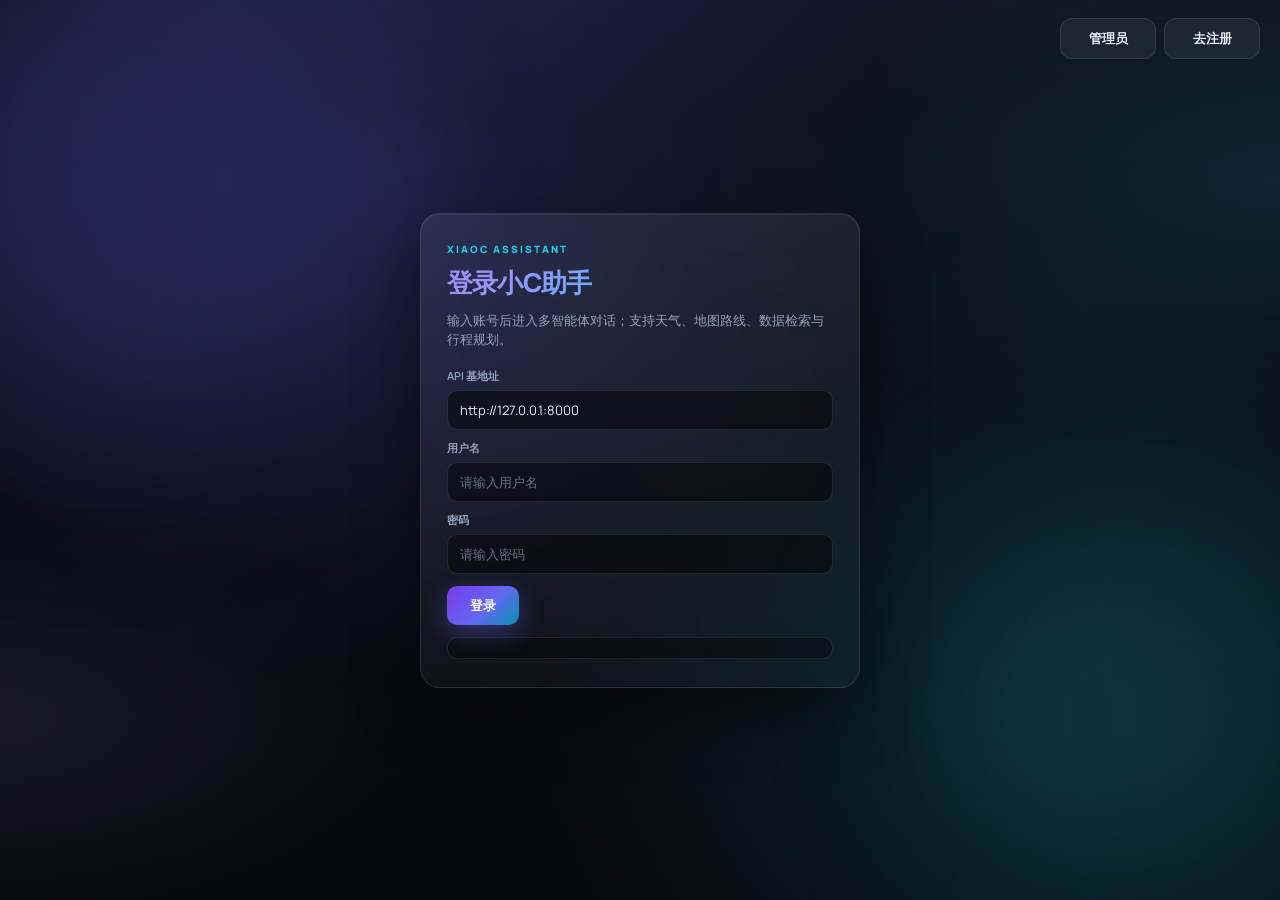
==== frontend/index.html @ efcb0af4 "第一版" ====
<!doctype html>
<html lang="zh-CN">
<head>
  <meta charset="UTF-8">
  <meta name="viewport" content="width=device-width, initial-scale=1.0">
  <title>小C助手 · 多智能体对话</title>
  <link rel="icon" type="image/png" href="./favicon.ico">
  <link rel="stylesheet" href="./style.css">
  <script>
    (function routeOnRoot() {
      const token = localStorage.getItem("xc_token");
      const path = window.location.pathname;
      const isRoot = path === "/" || path.endsWith("/frontend/");
      if (isRoot) {
        window.location.replace(token ? "./index.html" : "./login.html");
      } else if (!token) {
        window.location.replace("./login.html");
      }
    })();
  </script>
</head>
<body>
  <main class="app">
    <aside id="historySidebar" class="sidebar history-sidebar">
      <div class="history-header">
        <span class="history-title-text">历史对话</span>
        <button id="toggleHistoryBtn" class="btn ghost mini">收起</button>
      </div>
      <button id="newChatBtn" class="btn">新对话</button>
      <div id="historyList" class="history-list"></div>
    </aside>

    <section class="chat-area">
      <header class="chat-topbar">
        <div class="topbar-left">
          <img
            class="xc-mark-img"
            src="./assets/logo-c.png"
            width="40"
            height="40"
            alt="小C"
            decoding="async"
          />
          <div>
            <div class="xc-title">小C智能体对话</div>
            <div class="agent-chips" aria-label="内置智能体类型">
              <span class="chip">天气</span>
              <span class="chip chip--map">地图</span>
              <span class="chip">旅行规划</span>
            </div>
          </div>
        </div>
        <div class="topbar-right">
          <small>流式回复 · 会话历史 · 定位上下文 · 地图助手支持高德驾车路线（文本摘要）</small>
          <button id="logoutBtn" class="btn danger">退出</button>
        </div>
      </header>
      <section id="messages" class="messages"></section>
      <section class="composer">
        <input id="queryInput" placeholder="输入问题后 Enter 或点发送 — 例：从八一广场到南昌西站怎么走">
        <div class="composer-actions">
          <button id="sendBtn" class="btn btn-send" type="button" aria-busy="false">
            <span class="btn-send-label">发送</span>
            <span class="btn-send-spinner" aria-hidden="true"></span>
          </button>
          <button id="pauseReplyBtn" class="btn ghost composer-pause" type="button" hidden disabled title="回复开始流式输出后可暂停">
            暂停
          </button>
        </div>
        <p class="composer-hint">
          提示：先点右侧「连接」，再通过 WebSocket 流式发送与接收。
        </p>
      </section>
    </section>

    <aside class="sidebar tool-sidebar">
      <div class="brand">
        <h1>小C助手</h1>
        <p>WebSocket 流式对话 · 多智能体路由</p>
        <p>· designed by NCU CHY·</p>
      </div>

      <section class="panel">
        <h2>定位</h2>
        <div class="btn-row">
          <button id="locateBtn" class="btn ghost">获取定位</button>
        </div>
        <p id="locateText" class="hint">当前位置：未获取</p>
      </section>

      <section class="panel itinerary-panel">
        <h2>可编辑行程备注</h2>
        <p class="hint">
          内容保存在本机浏览器，并随每次提问一并发送给旅行规划相关能力（选择「<strong>自动</strong>」且系统路由到
          「<strong>旅行规划</strong>」，或手动选择「<strong>旅行规划</strong>」时生效），便于你手写改行程、预算与约束。
        </p>
        <textarea
          id="itineraryNotes"
          class="itinerary-notes"
          rows="5"
          maxlength="4000"
          placeholder="例：总预算不超过 4000"
        ></textarea>
      </section>

      <section class="panel">
        <h2>连接</h2>
        <!-- 仍参与逻辑与默认值，仅不在界面展示 -->
        <div class="xc-endpoint-fields" aria-hidden="true">
          <label>
            API 基地址
            <input id="apiBase" value="http://127.0.0.1:8000" autocomplete="off" />
          </label>
          <label>
            WebSocket 地址
            <input id="wsUrl" value="ws://127.0.0.1:8000/ws/chat" autocomplete="off" />
          </label>
        </div>
        <label>
          选择智能体
          <select id="agent">
            <option value="planner">旅行规划</option>
            <option value="weather">天气</option>
            <option value="map">地图</option>
          </select>
        </label>
        <div class="status-row">
          <button id="connectBtn" class="btn">连接</button>
          <span id="status" class="status offline">连接中</span>
        </div>
      </section>
    </aside>
  </main>

  <!-- 使用本地 vendor，避免 CDN 不可达时 Markdown 无法渲染 -->
  <script src="./vendor/marked.min.js"></script>
  <script src="./vendor/purify.min.js"></script>
  <script src="./common.js"></script>
  <script src="./main.js"></script>
</body>
</html>
---- frontend/style.css ----
﻿/* 小C助手 — TripStar 风格启发：暗黑奢华玻璃拟物 + 沉浸式对话（保持原 class 契约） */

@import url("https://fonts.googleapis.com/css2?family=Manrope:wght@400;500;600;700;800&display=swap");

* {
  box-sizing: border-box;
}

:root {
  --xc-bg-deep: #07080d;
  --xc-bg-mid: #0c0f18;
  --xc-glass: rgba(255, 255, 255, 0.045);
  --xc-glass-strong: rgba(255, 255, 255, 0.08);
  --xc-border: rgba(255, 255, 255, 0.1);
  --xc-border-glow: rgba(167, 139, 250, 0.35);
  --xc-text: #e8ecf4;
  --xc-text-soft: #94a3b8;
  --xc-accent: #a78bfa;
  --xc-accent-2: #22d3ee;
  --xc-accent-mix: linear-gradient(135deg, #a78bfa 0%, #22d3ee 100%);
  --xc-danger: #fb7185;
  --xc-danger-bg: rgba(251, 113, 133, 0.12);
  --xc-success: #34d399;
  --xc-success-bg: rgba(52, 211, 153, 0.12);
  --xc-gold-line: rgba(212, 175, 106, 0.25);
  --xc-shadow: 0 24px 64px rgba(0, 0, 0, 0.45);
  --xc-radius: 14px;
  --xc-radius-sm: 10px;
  --font: "Manrope", "Segoe UI", system-ui, sans-serif;
}

body {
  margin: 0;
  font-family: var(--font);
  color: var(--xc-text);
  overflow: hidden;
  min-height: 100vh;
  background: var(--xc-bg-deep);
  background-image:
    radial-gradient(ellipse 120% 80% at 50% -30%, rgba(99, 102, 241, 0.22), transparent 55%),
    radial-gradient(ellipse 90% 60% at 100% 20%, rgba(34, 211, 238, 0.12), transparent 50%),
    radial-gradient(ellipse 70% 50% at 0% 80%, rgba(167, 139, 250, 0.1), transparent 45%),
    linear-gradient(180deg, var(--xc-bg-mid) 0%, var(--xc-bg-deep) 100%);
}

body::before,
body::after {
  content: "";
  position: fixed;
  border-radius: 50%;
  filter: blur(100px);
  z-index: 0;
  pointer-events: none;
  opacity: 0.55;
}

body::before {
  width: min(48vw, 520px);
  height: min(48vw, 520px);
  left: -12%;
  top: -8%;
  background: rgba(99, 102, 241, 0.35);
}

body::after {
  width: min(42vw, 480px);
  height: min(42vw, 480px);
  right: -10%;
  bottom: -5%;
  background: rgba(34, 211, 238, 0.2);
}

.app {
  position: relative;
  z-index: 1;
  width: 100vw;
  margin: 0;
  display: grid;
  grid-template-columns: 228px 1fr 300px;
  min-height: 100vh;
  height: 100vh;
  max-height: 100vh;
  overflow: hidden;
  background: var(--xc-glass);
  backdrop-filter: blur(20px) saturate(1.35);
  -webkit-backdrop-filter: blur(20px) saturate(1.35);
  border: 1px solid var(--xc-border);
  box-shadow: inset 0 1px 0 rgba(255, 255, 255, 0.06);
}

.app.history-collapsed {
  grid-template-columns: 56px 1fr 300px;
}

.sidebar {
  display: flex;
  flex-direction: column;
  gap: 12px;
  padding: 14px;
  overflow: auto;
  background: rgba(6, 8, 14, 0.55);
  border-right: 1px solid var(--xc-border);
}

.history-sidebar {
  border-left: none;
  height: 100%;
  min-height: 0;
  overflow: hidden;
  padding-bottom: 0;
}

/* API / WS 输入框保留在 DOM 供脚本读写，不在页面展示 */
.xc-endpoint-fields {
  display: none;
}

.tool-sidebar {
  border-left: 1px solid var(--xc-border);
  border-right: none;
  background: rgba(6, 8, 14, 0.5);
  height: 100%;
  min-height: 0;
  max-height: 100%;
  overflow-x: hidden;
  overflow-y: auto;
}

.history-header {
  display: flex;
  align-items: center;
  justify-content: space-between;
  margin-bottom: 6px;
}

.history-title-text {
  font-size: 11px;
  letter-spacing: 0.14em;
  text-transform: uppercase;
  font-weight: 800;
  color: var(--xc-text-soft);
}

.btn.mini {
  min-width: 48px;
  padding: 6px 10px;
  font-size: 11px;
  font-weight: 600;
  border-radius: 8px;
}

.brand,
.panel {
  background: var(--xc-glass-strong);
  border: 1px solid var(--xc-border);
  border-radius: var(--xc-radius);
  padding: 14px;
  backdrop-filter: blur(16px);
  -webkit-backdrop-filter: blur(16px);
  box-shadow: 0 4px 24px rgba(0, 0, 0, 0.2), inset 0 1px 0 rgba(255, 255, 255, 0.05);
}

.brand {
  border-color: rgba(212, 175, 106, 0.15);
  background: linear-gradient(160deg, rgba(255, 255, 255, 0.07) 0%, rgba(255, 255, 255, 0.02) 100%);
}

.brand h1 {
  margin: 0;
  font-size: 20px;
  font-weight: 800;
  letter-spacing: -0.02em;
  background: var(--xc-accent-mix);
  -webkit-background-clip: text;
  -webkit-text-fill-color: transparent;
  background-clip: text;
}

.brand p {
  margin: 6px 0 0;
  color: var(--xc-text-soft);
  font-size: 11px;
  line-height: 1.45;
}

.panel h2 {
  margin: 0 0 10px;
  font-size: 11px;
  font-weight: 800;
  letter-spacing: 0.12em;
  text-transform: uppercase;
  color: var(--xc-text-soft);
}

label {
  display: flex;
  flex-direction: column;
  gap: 6px;
  font-size: 11px;
  font-weight: 600;
  color: var(--xc-text-soft);
  margin-top: 10px;
}

input,
select,
button,
.messages {
  border: 1px solid var(--xc-border);
  border-radius: var(--xc-radius-sm);
}

input,
select,
button {
  background: rgba(0, 0, 0, 0.35);
  color: var(--xc-text);
  padding: 10px 12px;
  font-size: 13px;
  font-family: var(--font);
  transition: border-color 0.2s ease, box-shadow 0.2s ease, background 0.2s ease;
}

input::placeholder {
  color: rgba(148, 163, 184, 0.65);
}

input:focus,
select:focus {
  outline: none;
  border-color: rgba(167, 139, 250, 0.55);
  box-shadow: 0 0 0 3px rgba(167, 139, 250, 0.15);
  background: rgba(0, 0, 0, 0.45);
}

.btn-row,
.status-row {
  display: flex;
  gap: 8px;
  margin-top: 12px;
  flex-wrap: wrap;
  align-items: center;
}

.btn {
  background: linear-gradient(135deg, #7c3aed 0%, #6366f1 55%, #0891b2 100%);
  color: #fff;
  border: none;
  cursor: pointer;
  min-width: 72px;
  font-weight: 700;
  letter-spacing: 0.02em;
  box-shadow: 0 8px 24px rgba(99, 102, 241, 0.35);
}

.btn:hover {
  filter: brightness(1.08);
  box-shadow: 0 10px 28px rgba(99, 102, 241, 0.42);
}

.btn.ghost {
  background: rgba(255, 255, 255, 0.06);
  border: 1px solid var(--xc-border);
  color: var(--xc-text);
  box-shadow: none;
}

.btn.ghost:hover {
  background: rgba(255, 255, 255, 0.1);
  border-color: rgba(255, 255, 255, 0.18);
}

.btn.danger {
  background: linear-gradient(135deg, #be123c, #fb7185);
  box-shadow: 0 6px 20px rgba(190, 18, 60, 0.35);
}

.btn.danger:hover {
  filter: brightness(1.06);
}

.status {
  font-size: 11px;
  font-weight: 800;
  padding: 8px 12px;
  border-radius: 999px;
  border: 1px solid transparent;
  letter-spacing: 0.04em;
  text-transform: uppercase;
}

.online {
  color: var(--xc-success);
  background: var(--xc-success-bg);
  border-color: rgba(52, 211, 153, 0.35);
  box-shadow: 0 0 20px rgba(52, 211, 153, 0.12);
}

.offline {
  color: var(--xc-danger);
  background: var(--xc-danger-bg);
  border-color: rgba(251, 113, 133, 0.35);
}

.chat-area {
  display: grid;
  grid-template-rows: auto 1fr auto;
  height: 100%;
  min-height: 0;
  max-height: 100%;
  overflow: hidden;
  background: rgba(4, 6, 12, 0.4);
  border-left: 1px solid var(--xc-border);
  border-right: 1px solid var(--xc-border);
}

.chat-topbar {
  padding: 14px 20px;
  display: flex;
  justify-content: space-between;
  align-items: center;
  gap: 16px;
  flex-wrap: wrap;
  background: rgba(0, 0, 0, 0.35);
  border-bottom: 1px solid var(--xc-border);
  backdrop-filter: blur(12px);
}

.topbar-left {
  display: flex;
  align-items: flex-start;
  gap: 12px;
}

/* 顶栏左侧「C」标识图：浅色衬底与手绘纸质底融合，适配深色顶栏 */
.xc-mark-img {
  width: 40px;
  height: 40px;
  flex-shrink: 0;
  object-fit: contain;
  border-radius: 12px;
  padding: 3px;
  box-sizing: border-box;
  background: linear-gradient(145deg, rgba(255, 255, 255, 0.96) 0%, rgba(245, 243, 240, 0.92) 100%);
  border: 1px solid rgba(255, 255, 255, 0.22);
  box-shadow:
    0 6px 20px rgba(0, 0, 0, 0.35),
    0 0 0 1px rgba(167, 139, 250, 0.12);
  display: block;
}

.xc-title {
  font-size: 17px;
  font-weight: 800;
  letter-spacing: -0.02em;
  color: var(--xc-text);
}

.agent-chips {
  display: flex;
  flex-wrap: wrap;
  gap: 6px;
  margin-top: 8px;
}

.chip {
  font-size: 10px;
  font-weight: 700;
  letter-spacing: 0.06em;
  text-transform: uppercase;
  padding: 4px 10px;
  border-radius: 999px;
  background: rgba(167, 139, 250, 0.12);
  border: 1px solid rgba(167, 139, 250, 0.28);
  color: #c4b5fd;
}

.chip--map {
  border-color: rgba(34, 211, 238, 0.35);
  background: rgba(34, 211, 238, 0.1);
  color: #67e8f9;
}

.topbar-right {
  display: inline-flex;
  align-items: center;
  gap: 12px;
  flex-wrap: wrap;
}

.topbar-right small {
  color: var(--xc-text-soft);
  font-size: 11px;
  max-width: 220px;
  line-height: 1.4;
}

.messages {
  margin: 0;
  min-height: 0;
  overflow-y: auto;
  padding: 22px 24px;
  background: rgba(0, 0, 0, 0.22);
  border: none;
  border-top: 1px solid transparent;
  border-bottom: 1px solid transparent;
}

.messages::-webkit-scrollbar {
  width: 6px;
}

.messages::-webkit-scrollbar-thumb {
  background: rgba(167, 139, 250, 0.25);
  border-radius: 6px;
}

.msg {
  max-width: 72%;
  margin-bottom: 14px;
  padding: 12px 14px;
  border-radius: 16px;
  white-space: pre-wrap;
  line-height: 1.55;
  animation: msgIn 0.35s cubic-bezier(0.22, 1, 0.36, 1);
  border: 1px solid var(--xc-border);
  backdrop-filter: blur(12px);
  -webkit-backdrop-filter: blur(12px);
}

.msg.user {
  margin-left: auto;
  background: linear-gradient(145deg, rgba(124, 58, 237, 0.35) 0%, rgba(8, 145, 178, 0.22) 100%);
  border-color: rgba(167, 139, 250, 0.45);
  color: #f8fafc;
  box-shadow: 0 12px 32px rgba(99, 102, 241, 0.2);
}

.msg.bot {
  margin-right: auto;
  background: rgba(255, 255, 255, 0.05);
  border-color: rgba(255, 255, 255, 0.1);
  color: var(--xc-text);
  display: flex;
  flex-direction: column;
  align-items: stretch;
  gap: 0;
  max-width: min(72%, 640px);
  box-shadow: var(--xc-shadow);
  /* 覆盖 .msg 的 pre-wrap，避免子树里的 HTML 被当成预格式纯文本排版 */
  white-space: normal;
}

/* 工具返回（折叠展示），位于助手气泡上方 */
.tool-trace-host {
  display: none;
  margin-bottom: 8px;
}

.tool-trace-host.tool-trace-host--visible {
  display: block;
}

.tool-trace-box {
  border-radius: var(--xc-radius-sm);
  border: 1px solid rgba(34, 211, 238, 0.28);
  background: rgba(0, 0, 0, 0.42);
  overflow: hidden;
}

.tool-trace-box > summary {
  list-style: none;
  cursor: pointer;
  padding: 8px 12px;
  font-size: 12px;
  font-weight: 600;
  color: var(--xc-accent-2);
  letter-spacing: 0.02em;
  user-select: none;
}

.tool-trace-box > summary::-webkit-details-marker {
  display: none;
}

.tool-trace-box > summary::before {
  content: "▸ ";
  display: inline-block;
  transition: transform 0.15s ease;
}

.tool-trace-box[open] > summary::before {
  transform: rotate(90deg);
}

.tool-trace-item {
  border-top: 1px solid rgba(255, 255, 255, 0.08);
  padding: 8px 12px 10px;
}

.tool-trace-name {
  font-size: 11px;
  font-weight: 700;
  color: #a5b4fc;
  margin-bottom: 6px;
  font-family: ui-monospace, "Cascadia Code", Consolas, monospace;
}

.tool-trace-content {
  margin: 0;
  max-height: 220px;
  overflow: auto;
  font-size: 11px;
  line-height: 1.45;
  color: var(--xc-text-soft);
  white-space: pre-wrap;
  word-break: break-word;
  background: rgba(0, 0, 0, 0.35);
  border-radius: 8px;
  padding: 8px 10px;
  border: 1px solid rgba(255, 255, 255, 0.06);
}

.msg.bot > .msg-bubble {
  white-space: pre-wrap;
  line-height: 1.55;
  color: var(--xc-text);
}

/* 不依赖 :has()（旧内核无 :has 时 Markdown 会一直像纯文本） */
.msg.bot > .msg-bubble.msg-bubble--md {
  white-space: normal;
}

.msg-bot-meta {
  white-space: pre-wrap;
  font-size: 12px;
  line-height: 1.45;
  color: var(--xc-text-soft);
  padding-bottom: 10px;
  margin-bottom: 2px;
  border-bottom: 1px solid rgba(255, 255, 255, 0.08);
}

.msg-md-content {
  padding-top: 10px;
  font-size: 14px;
  line-height: 1.6;
  color: var(--xc-text);
  word-break: break-word;
  white-space: normal;
}

.msg-md-content > *:first-child {
  margin-top: 0;
}

.msg-md-content > *:last-child {
  margin-bottom: 0;
}

.msg-md-content p {
  margin: 0.55em 0;
}

.msg-md-content h1,
.msg-md-content h2,
.msg-md-content h3,
.msg-md-content h4 {
  margin: 0.85em 0 0.45em;
  font-weight: 700;
  line-height: 1.25;
  color: #f1f5f9;
}

.msg-md-content h1 {
  font-size: 1.35em;
}

.msg-md-content h2 {
  font-size: 1.2em;
}

.msg-md-content h3 {
  font-size: 1.08em;
}

.msg-md-content ul,
.msg-md-content ol {
  margin: 0.5em 0;
  padding-left: 1.35em;
}

.msg-md-content li {
  margin: 0.25em 0;
}

.msg-md-content blockquote {
  margin: 0.6em 0;
  padding: 0.35em 0 0.35em 0.85em;
  border-left: 3px solid rgba(167, 139, 250, 0.45);
  color: var(--xc-text-soft);
  background: rgba(0, 0, 0, 0.2);
  border-radius: 0 8px 8px 0;
}

.msg-md-content a {
  color: var(--xc-accent-2);
  text-decoration: underline;
  text-underline-offset: 3px;
  word-break: break-all;
}

.msg-md-content hr {
  border: none;
  border-top: 1px solid rgba(255, 255, 255, 0.12);
  margin: 1em 0;
}

.msg-md-content code {
  font-family: ui-monospace, "Cascadia Code", "Segoe UI Mono", Consolas, monospace;
  font-size: 0.88em;
  padding: 0.12em 0.38em;
  border-radius: 6px;
  background: rgba(0, 0, 0, 0.45);
  border: 1px solid rgba(255, 255, 255, 0.1);
}

.msg-md-content pre {
  margin: 0.65em 0;
  padding: 12px 14px;
  border-radius: 12px;
  background: rgba(0, 0, 0, 0.5);
  border: 1px solid rgba(255, 255, 255, 0.1);
  overflow-x: auto;
  line-height: 1.45;
}

.msg-md-content pre code {
  padding: 0;
  border: none;
  background: transparent;
  font-size: 0.9em;
}

.msg-md-content table {
  border-collapse: collapse;
  width: 100%;
  margin: 0.65em 0;
  font-size: 0.92em;
}

.msg-md-content th,
.msg-md-content td {
  border: 1px solid rgba(255, 255, 255, 0.12);
  padding: 6px 10px;
  text-align: left;
}

.msg-md-content th {
  background: rgba(167, 139, 250, 0.12);
}

.msg.streaming > .msg-bubble::after {
  content: "▋";
  margin-left: 2px;
  color: var(--xc-accent-2);
  animation: blinkCursor 0.7s steps(1) infinite;
}

.msg.streaming::after {
  content: none;
}

.msg.system {
  max-width: 92%;
  margin: 10px auto 14px;
  background: rgba(255, 255, 255, 0.04);
  color: var(--xc-text-soft);
  text-align: center;
  border: 1px dashed rgba(255, 255, 255, 0.12);
  font-size: 12px;
}

.msg-bubble .inline-map-link {
  color: var(--xc-accent-2);
  text-decoration: underline;
  text-underline-offset: 3px;
  word-break: break-all;
}

.itinerary-panel .itinerary-notes {
  width: 100%;
  margin-top: 8px;
  padding: 10px 12px;
  min-height: 100px;
  resize: vertical;
  border-radius: var(--xc-radius-sm);
  border: 1px solid var(--xc-border);
  background: rgba(0, 0, 0, 0.35);
  color: var(--xc-text);
  font-family: var(--font);
  font-size: 13px;
  line-height: 1.45;
}

.itinerary-panel .itinerary-notes:focus {
  outline: none;
  border-color: rgba(167, 139, 250, 0.45);
  box-shadow: 0 0 0 1px rgba(167, 139, 250, 0.2);
}

.composer {
  margin: 0;
  display: grid;
  grid-template-columns: 1fr auto;
  grid-template-rows: auto auto;
  gap: 8px 12px;
  padding: 16px 20px;
  border-top: 1px solid var(--xc-border);
  background: rgba(0, 0, 0, 0.45);
  backdrop-filter: blur(16px);
}

.composer input {
  grid-column: 1;
  grid-row: 1;
  min-height: 48px;
  border-radius: 14px;
  background: rgba(0, 0, 0, 0.5);
  border-color: rgba(255, 255, 255, 0.12);
}

.composer-actions {
  grid-column: 2;
  grid-row: 1;
  display: flex;
  flex-direction: row;
  align-items: stretch;
  gap: 8px;
}

.composer .btn-send,
.composer .composer-pause {
  align-self: stretch;
  min-height: 48px;
  border-radius: 14px;
}

.btn-send {
  position: relative;
  min-width: 88px;
  display: inline-flex;
  align-items: center;
  justify-content: center;
}

.btn-send .btn-send-spinner {
  display: none;
  width: 22px;
  height: 22px;
  border: 2px solid rgba(255, 255, 255, 0.22);
  border-top-color: var(--xc-accent);
  border-radius: 50%;
  animation: xc-spin 0.75s linear infinite;
}

.btn-send.is-busy .btn-send-label {
  display: none;
}

.btn-send.is-busy .btn-send-spinner {
  display: block;
}

.btn-send.is-busy {
  pointer-events: none;
}

.composer-pause:not([hidden]) {
  min-width: 64px;
}

@keyframes xc-spin {
  to {
    transform: rotate(360deg);
  }
}

.composer-hint {
  grid-column: 1 / -1;
  grid-row: 2;
  margin: 0;
  font-size: 11px;
  line-height: 1.45;
  color: var(--xc-text-soft);
  opacity: 0.92;
}

.hint {
  min-height: 20px;
  margin: 12px 0 0;
  color: var(--xc-text-soft);
  font-size: 12px;
  background: rgba(0, 0, 0, 0.35);
  border: 1px solid var(--xc-border);
  border-radius: var(--xc-radius-sm);
  padding: 10px 12px;
}

.hint.error {
  color: #fda4af;
  border-color: rgba(251, 113, 133, 0.35);
  background: var(--xc-danger-bg);
}

.history-list {
  margin-top: 10px;
  flex: 1;
  min-height: 0;
  overflow-y: auto;
  display: flex;
  flex-direction: column;
  gap: 8px;
  padding-bottom: 14px;
}

.history-list::-webkit-scrollbar {
  width: 6px;
}

.history-list::-webkit-scrollbar-thumb {
  background: rgba(167, 139, 250, 0.3);
  border-radius: 6px;
}

.history-group-title {
  position: sticky;
  top: 0;
  z-index: 1;
  font-size: 10px;
  font-weight: 800;
  letter-spacing: 0.12em;
  text-transform: uppercase;
  color: var(--xc-text-soft);
  background: rgba(6, 8, 14, 0.95);
  padding: 6px 4px;
  border-bottom: 1px solid var(--xc-border);
}

.history-item {
  width: 100%;
  text-align: left;
  border: 1px solid var(--xc-border);
  border-radius: var(--xc-radius-sm);
  background: rgba(255, 255, 255, 0.04);
  color: var(--xc-text);
  padding: 10px 12px;
  cursor: pointer;
  font-size: 12px;
  font-family: var(--font);
  transition: border-color 0.2s, background 0.2s, transform 0.15s;
}

.history-item:hover {
  border-color: rgba(167, 139, 250, 0.45);
  background: rgba(167, 139, 250, 0.08);
  transform: translateX(2px);
}

.history-item.active {
  border-color: rgba(34, 211, 238, 0.5);
  background: rgba(34, 211, 238, 0.1);
  box-shadow: 0 0 20px rgba(34, 211, 238, 0.08);
}

.app.history-collapsed .history-title-text,
.app.history-collapsed .history-list,
.app.history-collapsed #newChatBtn {
  display: none;
}

.app.history-collapsed .history-header {
  justify-content: center;
}

.loc-link {
  margin-left: 8px;
  color: var(--xc-accent-2);
  text-decoration: none;
  font-weight: 600;
  border-bottom: 1px solid rgba(34, 211, 238, 0.4);
}

.loc-link:hover {
  color: #7dd3fc;
}

.auth-page {
  position: relative;
  z-index: 1;
  min-height: 100vh;
  display: grid;
  place-items: center;
  padding: 24px 16px;
}

.auth-page::before {
  content: "";
  position: fixed;
  inset: 0;
  z-index: -1;
  background:
    radial-gradient(circle at 30% 20%, rgba(99, 102, 241, 0.2), transparent 45%),
    radial-gradient(circle at 80% 80%, rgba(34, 211, 238, 0.12), transparent 40%);
  pointer-events: none;
}

.auth-card {
  width: min(440px, 96vw);
  background: linear-gradient(165deg, rgba(255, 255, 255, 0.08) 0%, rgba(255, 255, 255, 0.03) 100%);
  border: 1px solid var(--xc-border);
  border-radius: 20px;
  padding: 28px 26px;
  box-shadow: var(--xc-shadow), inset 0 1px 0 rgba(255, 255, 255, 0.06);
  backdrop-filter: blur(24px) saturate(1.2);
  -webkit-backdrop-filter: blur(24px) saturate(1.2);
}

.auth-eyebrow {
  margin: 0 0 8px;
  font-size: 10px;
  font-weight: 800;
  letter-spacing: 0.2em;
  text-transform: uppercase;
  color: var(--xc-accent-2);
}

.auth-card h1 {
  margin: 0;
  font-size: 26px;
  font-weight: 800;
  letter-spacing: -0.03em;
  background: var(--xc-accent-mix);
  -webkit-background-clip: text;
  -webkit-text-fill-color: transparent;
  background-clip: text;
}

.auth-card > p:not(.hint):not(.auth-eyebrow) {
  margin: 10px 0 18px;
  color: var(--xc-text-soft);
  font-size: 13px;
  line-height: 1.5;
}

.auth-card label {
  color: var(--xc-text-soft);
}

.auth-card input {
  background: rgba(0, 0, 0, 0.45);
}

.link-btn {
  display: inline-flex;
  align-items: center;
  justify-content: center;
  min-width: 96px;
  padding: 10px 16px;
  border-radius: 12px;
  border: 1px solid var(--xc-border);
  color: var(--xc-text);
  text-decoration: none;
  background: rgba(255, 255, 255, 0.06);
  font-size: 13px;
  font-weight: 600;
  font-family: var(--font);
  transition: background 0.2s, border-color 0.2s;
}

.link-btn:hover {
  background: rgba(255, 255, 255, 0.1);
  border-color: rgba(167, 139, 250, 0.4);
}

.auth-corner {
  position: fixed;
  top: 18px;
  right: 20px;
  z-index: 10;
  display: flex;
  flex-wrap: wrap;
  gap: 8px;
  justify-content: flex-end;
}

.rag-page .rag-card {
  width: min(560px, 96vw);
}

.rag-intro {
  margin: 10px 0 18px;
  color: var(--xc-text-soft);
  font-size: 13px;
  line-height: 1.6;
}

.rag-intro code {
  font-size: 12px;
  padding: 2px 6px;
  border-radius: 6px;
  background: rgba(0, 0, 0, 0.35);
  border: 1px solid var(--xc-border);
}

.rag-file-label input[type="file"] {
  display: block;
  width: 100%;
  margin-top: 8px;
  font-size: 13px;
}

.rag-result {
  margin-top: 16px;
  padding: 14px 16px;
  border-radius: 14px;
  background: rgba(0, 0, 0, 0.45);
  border: 1px solid var(--xc-border);
  color: var(--xc-text-soft);
  font-size: 12px;
  line-height: 1.45;
  max-height: 360px;
  overflow: auto;
  white-space: pre-wrap;
  font-family: ui-monospace, "Cascadia Code", Consolas, monospace;
}

@media (max-width: 980px) {
  .app {
    grid-template-columns: 1fr;
    width: 100vw;
    min-height: 100vh;
    height: auto;
    max-height: none;
    overflow-y: auto;
    border: none;
  }

  .app.history-collapsed {
    grid-template-columns: 1fr;
  }

  .sidebar {
    border-right: none;
    border-bottom: 1px solid var(--xc-border);
    max-height: 38vh;
  }

  .tool-sidebar {
    border-left: none;
    border-top: 1px solid var(--xc-border);
    max-height: min(50vh, 420px);
    overflow-y: auto;
  }

  .chat-area {
    min-height: 52vh;
    height: auto;
    max-height: none;
    overflow: visible;
    border-left: none;
    border-right: none;
  }

  .messages {
    min-height: 200px;
    max-height: 42vh;
  }
}

@keyframes msgIn {
  from {
    opacity: 0;
    transform: translateY(10px) scale(0.98);
  }
  to {
    opacity: 1;
    transform: translateY(0) scale(1);
  }
}

@keyframes blinkCursor {
  0%,
  50% {
    opacity: 1;
  }
  50.01%,
  100% {
    opacity: 0;
  }
}

@media (prefers-reduced-motion: reduce) {
  .msg {
    animation: none;
  }

  .msg.streaming > .msg-bubble::after {
    animation: none;
    opacity: 0.6;
  }
}
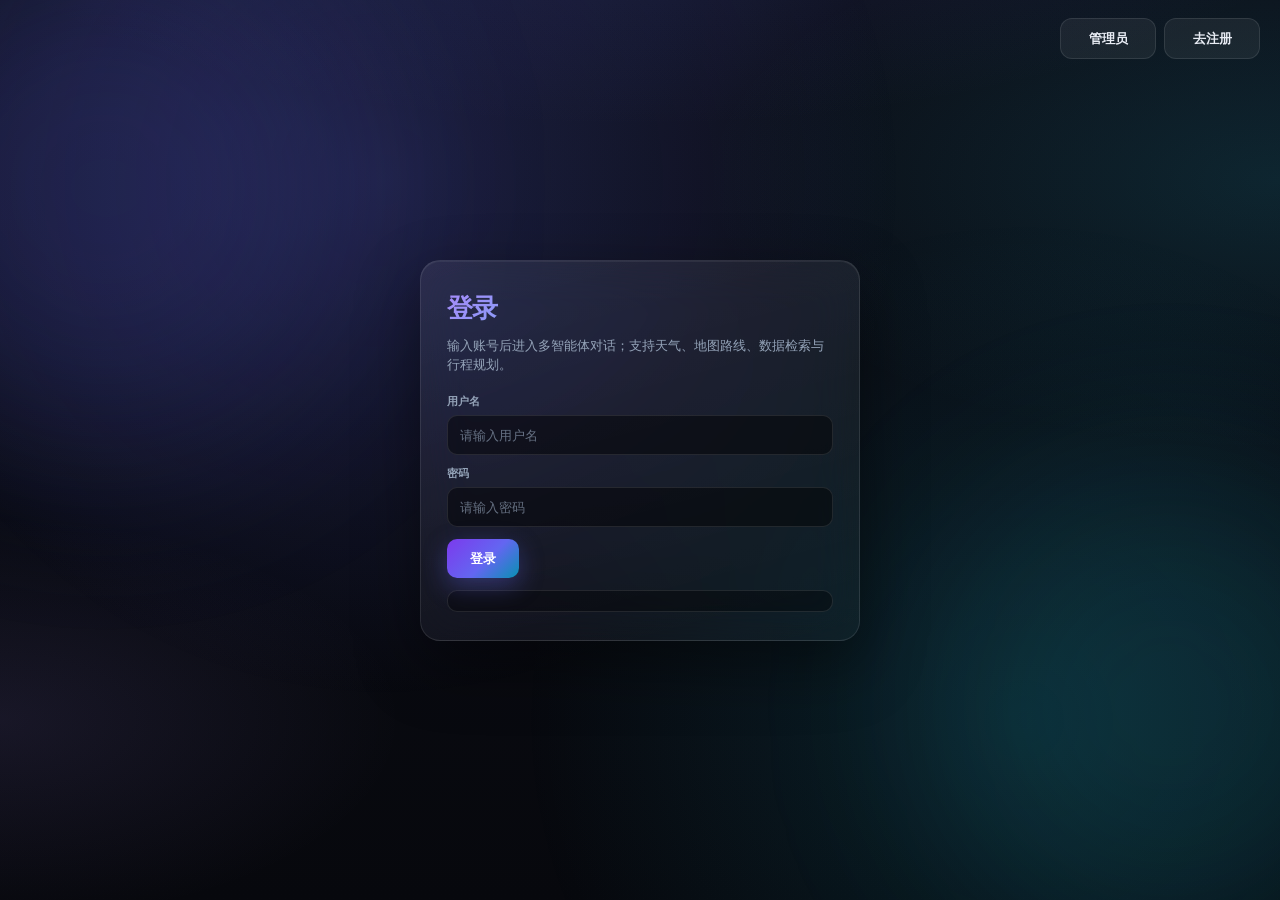
==== commit 3f7d3ffd: "第二版" ====
--- a/frontend/index.html
+++ b/frontend/index.html
@@ -51,7 +51,6 @@
           </div>
         </div>
         <div class="topbar-right">
-          <small>流式回复 · 会话历史 · 定位上下文 · 地图助手支持高德驾车路线（文本摘要）</small>
           <button id="logoutBtn" class="btn danger">退出</button>
         </div>
       </header>
@@ -76,7 +75,6 @@
     <aside class="sidebar tool-sidebar">
       <div class="brand">
         <h1>小C助手</h1>
-        <p>WebSocket 流式对话 · 多智能体路由</p>
         <p>· designed by NCU CHY·</p>
       </div>
 
@@ -90,10 +88,6 @@
 
       <section class="panel itinerary-panel">
         <h2>可编辑行程备注</h2>
-        <p class="hint">
-          内容保存在本机浏览器，并随每次提问一并发送给旅行规划相关能力（选择「<strong>自动</strong>」且系统路由到
-          「<strong>旅行规划</strong>」，或手动选择「<strong>旅行规划</strong>」时生效），便于你手写改行程、预算与约束。
-        </p>
         <textarea
           id="itineraryNotes"
           class="itinerary-notes"
--- a/frontend/style.css
+++ b/frontend/style.css
@@ -110,7 +110,7 @@
   padding-bottom: 0;
 }
 
-/* API / WS 输入框保留在 DOM 供脚本读写，不在页面展示 */
+/* API / WS 输入框保留在 DOM 供脚本读写，不在页面展示（对话侧栏、登录/注册/管理员/RAG 等页共用） */
 .xc-endpoint-fields {
   display: none;
 }
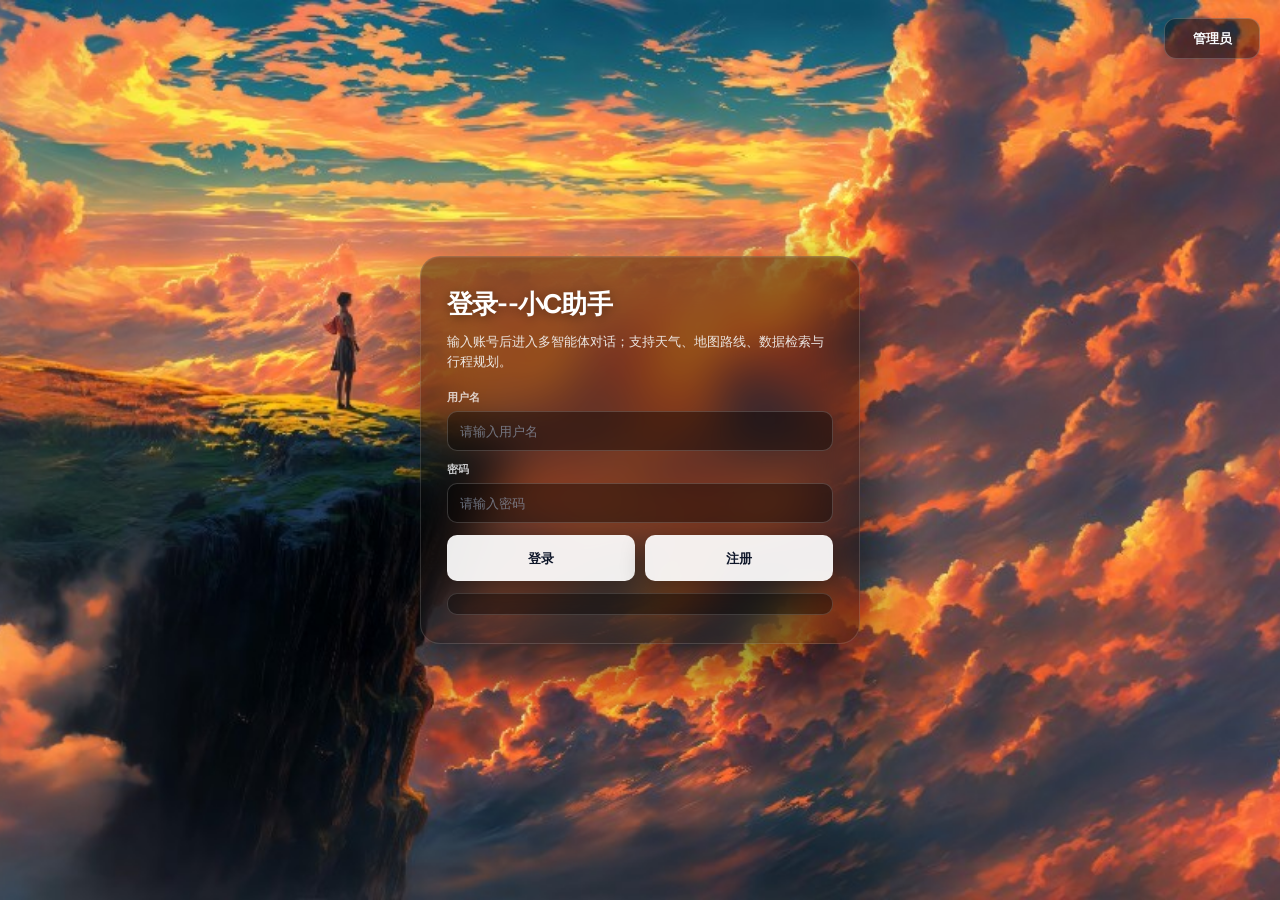
==== commit 9358122a: "version 3.0" ====
--- a/frontend/index.html
+++ b/frontend/index.html
@@ -3,7 +3,7 @@
 <head>
   <meta charset="UTF-8">
   <meta name="viewport" content="width=device-width, initial-scale=1.0">
-  <title>小C助手 · 多智能体对话</title>
+  <title>小C助手</title>
   <link rel="icon" type="image/png" href="./favicon.ico">
   <link rel="stylesheet" href="./style.css">
   <script>
@@ -19,7 +19,7 @@
     })();
   </script>
 </head>
-<body>
+<body class="chat-page">
   <main class="app">
     <aside id="historySidebar" class="sidebar history-sidebar">
       <div class="history-header">
@@ -67,7 +67,7 @@
           </button>
         </div>
         <p class="composer-hint">
-          提示：先点右侧「连接」，再通过 WebSocket 流式发送与接收。
+          提示：右侧连接框内显示已连接即可与对应智能体对话并体验相应功能。
         </p>
       </section>
     </section>
--- a/frontend/style.css
+++ b/frontend/style.css
@@ -1,6 +1,4 @@
-﻿/* 小C助手 — TripStar 风格启发：暗黑奢华玻璃拟物 + 沉浸式对话（保持原 class 契约） */
-
-@import url("https://fonts.googleapis.com/css2?family=Manrope:wght@400;500;600;700;800&display=swap");
+﻿@import url("https://fonts.googleapis.com/css2?family=Manrope:wght@400;500;600;700;800&display=swap");
 
 * {
   box-sizing: border-box;
@@ -70,6 +68,352 @@
   background: rgba(34, 211, 238, 0.2);
 }
 
+/* 对话页：局部变量 + 合并选择器，减少重复 rgba */
+body.chat-page {
+  background-color: #0c1524;
+  background-image: url("./chat-bg.png");
+  background-size: cover;
+  background-position: center;
+  background-repeat: no-repeat;
+  background-attachment: fixed;
+  --cp-fg: rgba(248, 250, 252, 0.96);
+  --cp-92: rgba(248, 250, 252, 0.92);
+  --cp-90: rgba(248, 250, 252, 0.9);
+  --cp-88: rgba(248, 250, 252, 0.88);
+  --cp-85: rgba(248, 250, 252, 0.85);
+  --cp-82: rgba(248, 250, 252, 0.82);
+  --cp-62: rgba(248, 250, 252, 0.62);
+  --cp-52: rgba(248, 250, 252, 0.52);
+  --cp-link: #bae6fd;
+  --cp-ink: #0f172a;
+  --cp-surface: rgba(0, 0, 0, 0.26);
+  --cp-scrl: rgba(255, 255, 255, 0.22);
+  --cp-bdr: rgba(255, 255, 255, 0.18);
+  --cp-btn: rgba(255, 255, 255, 0.94);
+}
+
+body.chat-page::before,
+body.chat-page::after {
+  display: none;
+}
+
+body.chat-page .app {
+  background: rgba(255, 255, 255, 0.035);
+  backdrop-filter: blur(11px) saturate(1.08);
+  -webkit-backdrop-filter: blur(11px) saturate(1.08);
+}
+
+body.chat-page .sidebar {
+  background: rgba(6, 10, 22, 0.26);
+}
+
+body.chat-page .tool-sidebar {
+  background: rgba(6, 10, 22, 0.22);
+}
+
+body.chat-page .chat-area {
+  background: rgba(4, 8, 18, 0.14);
+}
+
+body.chat-page .chat-topbar {
+  background: rgba(0, 0, 0, 0.18);
+  backdrop-filter: blur(9px);
+  -webkit-backdrop-filter: blur(9px);
+}
+
+body.chat-page .messages {
+  background: rgba(0, 0, 0, 0.06);
+}
+
+body.chat-page .messages::-webkit-scrollbar-thumb,
+body.chat-page .history-sidebar .history-list::-webkit-scrollbar-thumb {
+  background: var(--cp-scrl);
+}
+
+body.chat-page .composer {
+  background: rgba(0, 0, 0, 0.18);
+  backdrop-filter: blur(10px);
+  -webkit-backdrop-filter: blur(10px);
+}
+
+body.chat-page .composer input {
+  background: rgba(0, 0, 0, 0.26);
+  color: #f8fafc;
+}
+
+body.chat-page .composer input::placeholder {
+  color: var(--cp-52);
+}
+
+body.chat-page .composer input:focus {
+  border-color: rgba(255, 255, 255, 0.38);
+  box-shadow: 0 0 0 3px rgba(255, 255, 255, 0.1);
+  background: rgba(0, 0, 0, 0.34);
+}
+
+body.chat-page .composer-hint {
+  color: var(--cp-90);
+  opacity: 1;
+}
+
+body.chat-page .brand,
+body.chat-page .panel {
+  background: rgba(255, 255, 255, 0.045);
+}
+
+body.chat-page .hint {
+  background: rgba(0, 0, 0, 0.2);
+}
+
+body.chat-page .history-group-title {
+  background: rgba(6, 10, 22, 0.55);
+}
+
+body.chat-page .msg {
+  backdrop-filter: blur(8px);
+  -webkit-backdrop-filter: blur(8px);
+}
+
+body.chat-page .msg.user {
+  background: linear-gradient(145deg, rgba(255, 255, 255, 0.38) 0%, rgba(255, 255, 255, 0.16) 100%);
+  border-color: rgba(255, 255, 255, 0.42);
+  color: var(--cp-ink);
+  box-shadow: 0 8px 22px rgba(0, 0, 0, 0.1);
+}
+
+body.chat-page .msg.bot {
+  background: rgba(255, 255, 255, 0.1);
+  border-color: rgba(255, 255, 255, 0.2);
+  box-shadow: 0 8px 26px rgba(0, 0, 0, 0.08);
+  color: var(--cp-fg);
+}
+
+body.chat-page .msg.system {
+  color: var(--cp-92);
+  border-color: rgba(255, 255, 255, 0.22);
+  background: rgba(0, 0, 0, 0.22);
+}
+
+body.chat-page .msg.bot .msg-bubble,
+body.chat-page .msg-md-content {
+  color: var(--cp-fg);
+}
+
+body.chat-page .msg-bot-meta {
+  color: var(--cp-82);
+  border-bottom-color: rgba(255, 255, 255, 0.14);
+}
+
+body.chat-page .msg-md-content h1,
+body.chat-page .msg-md-content h2,
+body.chat-page .msg-md-content h3,
+body.chat-page .msg-md-content h4 {
+  color: #fff;
+}
+
+body.chat-page .msg-md-content blockquote {
+  color: var(--cp-85);
+}
+
+body.chat-page .msg-md-content a,
+body.chat-page .msg-bubble .inline-map-link {
+  color: var(--cp-link);
+}
+
+body.chat-page .msg-md-content code {
+  color: var(--cp-fg);
+}
+
+body.chat-page .msg.streaming > .msg-bubble::after {
+  color: var(--cp-85);
+}
+
+body.chat-page .tool-trace-box > summary {
+  color: var(--cp-92);
+}
+
+body.chat-page .tool-trace-name {
+  color: rgba(224, 231, 255, 0.95);
+}
+
+body.chat-page .tool-trace-content {
+  color: var(--cp-88);
+}
+
+body.chat-page .msg-md-content th {
+  color: var(--cp-fg);
+  background: rgba(255, 255, 255, 0.1);
+}
+
+body.chat-page .msg-md-content td {
+  color: var(--cp-92);
+}
+
+body.chat-page .chat-topbar .xc-title {
+  color: #fff;
+}
+
+body.chat-page .chat-topbar .chip {
+  color: var(--cp-fg);
+  background: rgba(255, 255, 255, 0.1);
+  border-color: rgba(255, 255, 255, 0.22);
+}
+
+body.chat-page .chat-topbar .chip--map {
+  color: rgba(224, 242, 254, 0.98);
+  background: rgba(255, 255, 255, 0.08);
+  border-color: rgba(186, 230, 253, 0.35);
+}
+
+body.chat-page .topbar-right small {
+  color: var(--cp-88);
+}
+
+body.chat-page .tool-trace-box {
+  background: var(--cp-surface);
+}
+
+body.chat-page .btn {
+  background: var(--cp-btn);
+  color: var(--cp-ink);
+  box-shadow: 0 4px 16px rgba(0, 0, 0, 0.1);
+}
+
+body.chat-page .btn:hover {
+  filter: brightness(1.04);
+  box-shadow: 0 6px 20px rgba(0, 0, 0, 0.14);
+}
+
+body.chat-page .btn.ghost {
+  background: rgba(255, 255, 255, 0.9);
+  color: var(--cp-ink);
+  border: 1px solid rgba(255, 255, 255, 0.55);
+  box-shadow: 0 2px 12px rgba(0, 0, 0, 0.06);
+}
+
+body.chat-page .btn.ghost:hover {
+  background: #fff;
+  border-color: rgba(255, 255, 255, 0.8);
+  filter: none;
+}
+
+body.chat-page .btn.danger {
+  background: var(--cp-btn);
+  color: #b91c1c;
+  box-shadow: 0 4px 16px rgba(0, 0, 0, 0.1);
+}
+
+body.chat-page .btn.danger:hover {
+  filter: brightness(1.03);
+  box-shadow: 0 6px 20px rgba(0, 0, 0, 0.12);
+  color: #991b1b;
+}
+
+body.chat-page .btn-send .btn-send-spinner {
+  border: 2px solid rgba(15, 23, 42, 0.22);
+  border-top-color: var(--cp-ink);
+}
+
+body.chat-page .history-sidebar .history-title-text,
+body.chat-page .tool-sidebar .panel h2 {
+  color: var(--cp-92);
+}
+
+body.chat-page .history-sidebar .history-group-title {
+  color: var(--cp-88);
+  background: rgba(6, 10, 22, 0.42);
+  border-bottom-color: rgba(255, 255, 255, 0.12);
+}
+
+body.chat-page .history-sidebar .history-item {
+  background: rgba(0, 0, 0, 0.28);
+  color: var(--cp-fg);
+  border-color: var(--cp-bdr);
+}
+
+body.chat-page .history-sidebar .history-item:hover {
+  background: rgba(0, 0, 0, 0.38);
+  border-color: rgba(255, 255, 255, 0.32);
+  filter: none;
+}
+
+body.chat-page .history-sidebar .history-item.active {
+  background: rgba(255, 255, 255, 0.14);
+  border-color: rgba(255, 255, 255, 0.45);
+  color: #fff;
+  box-shadow: 0 0 0 1px rgba(255, 255, 255, 0.32), 0 6px 18px rgba(0, 0, 0, 0.12);
+}
+
+body.chat-page .tool-sidebar .brand h1 {
+  background: none;
+  -webkit-background-clip: unset;
+  background-clip: unset;
+  -webkit-text-fill-color: currentColor;
+  color: #fff;
+}
+
+body.chat-page .tool-sidebar .brand p {
+  color: var(--cp-88);
+}
+
+body.chat-page .tool-sidebar label {
+  color: var(--cp-90);
+}
+
+body.chat-page .tool-sidebar select {
+  color: #f8fafc;
+  background: rgba(0, 0, 0, 0.28);
+}
+
+body.chat-page .tool-sidebar select option {
+  color: var(--cp-ink);
+  background: #f1f5f9;
+}
+
+body.chat-page .tool-sidebar .hint {
+  color: var(--cp-fg);
+  border-color: var(--cp-bdr);
+}
+
+body.chat-page .tool-sidebar .hint.error {
+  color: #fecaca;
+}
+
+body.chat-page .tool-sidebar .itinerary-notes {
+  color: #fff;
+  background: rgba(0, 0, 0, 0.28);
+}
+
+body.chat-page .tool-sidebar .itinerary-notes::placeholder {
+  color: var(--cp-62);
+}
+
+body.chat-page .tool-sidebar .itinerary-notes:focus {
+  border-color: rgba(255, 255, 255, 0.42);
+  box-shadow: 0 0 0 2px rgba(255, 255, 255, 0.12);
+}
+
+body.chat-page .tool-sidebar .loc-link {
+  color: #e0f2fe;
+  border-bottom-color: rgba(224, 242, 254, 0.5);
+}
+
+body.chat-page .tool-sidebar .loc-link:hover {
+  color: #fff;
+}
+
+body.chat-page .tool-sidebar .online {
+  color: #ecfdf5;
+  background: rgba(16, 185, 129, 0.22);
+  border-color: rgba(167, 243, 208, 0.45);
+}
+
+body.chat-page .tool-sidebar .offline {
+  color: #fff1f2;
+  background: rgba(251, 113, 133, 0.16);
+  border-color: rgba(254, 205, 211, 0.45);
+}
+
 .app {
   position: relative;
   z-index: 1;
@@ -995,6 +1339,156 @@
   justify-content: flex-end;
 }
 
+/* 认证页：摄影背景；局部变量减少重复 */
+body.auth-bg-page {
+  overflow-x: hidden;
+  overflow-y: auto;
+  color: #f8fafc;
+  background-color: #0a0a0a;
+  background-image: url("./login-bg.png");
+  background-size: cover;
+  background-position: center;
+  background-repeat: no-repeat;
+  background-attachment: fixed;
+  --a-fg: rgba(248, 250, 252, 0.88);
+  --a-soft: rgba(248, 250, 252, 0.78);
+  --a-ink: #0f172a;
+  --a-btn: rgba(255, 255, 255, 0.92);
+}
+
+body.auth-bg-page::before,
+body.auth-bg-page::after,
+body.auth-bg-page .auth-page::before {
+  display: none;
+}
+
+body.auth-bg-page .auth-card {
+  background: rgba(0, 0, 0, 0.42);
+  border: 1px solid rgba(255, 255, 255, 0.14);
+  box-shadow: 0 24px 64px rgba(0, 0, 0, 0.55), inset 0 1px 0 rgba(255, 255, 255, 0.06);
+}
+
+body.auth-bg-page .auth-card h1 {
+  background: none;
+  -webkit-background-clip: unset;
+  background-clip: unset;
+  -webkit-text-fill-color: currentColor;
+  color: #fff;
+  text-shadow: 0 2px 12px rgba(0, 0, 0, 0.45);
+}
+
+body.auth-bg-page .auth-card > p:not(.hint):not(.auth-eyebrow) {
+  color: var(--a-fg);
+}
+
+body.auth-bg-page .auth-card label {
+  color: var(--a-soft);
+}
+
+body.auth-bg-page .auth-card input {
+  background: rgba(0, 0, 0, 0.4);
+  border-color: rgba(255, 255, 255, 0.18);
+  color: #f8fafc;
+}
+
+body.auth-bg-page .auth-card input:focus {
+  border-color: rgba(255, 255, 255, 0.45);
+  box-shadow: 0 0 0 3px rgba(255, 255, 255, 0.12);
+  background: rgba(0, 0, 0, 0.52);
+}
+
+body.auth-bg-page .link-btn {
+  background: rgba(0, 0, 0, 0.38);
+  border-color: rgba(255, 255, 255, 0.2);
+  color: #f8fafc;
+}
+
+body.auth-bg-page .link-btn:hover {
+  background: rgba(0, 0, 0, 0.52);
+  border-color: rgba(255, 255, 255, 0.32);
+}
+
+body.auth-bg-page .auth-card .btn:not(.btn-ghost) {
+  background: var(--a-btn);
+  color: var(--a-ink);
+  box-shadow: 0 8px 24px rgba(0, 0, 0, 0.28);
+}
+
+body.auth-bg-page .auth-card .btn:not(.btn-ghost):hover {
+  filter: brightness(1.04);
+  box-shadow: 0 10px 28px rgba(0, 0, 0, 0.32);
+}
+
+body.auth-bg-page .auth-card .btn-row--dual {
+  width: 100%;
+  gap: 10px;
+  align-items: stretch;
+}
+
+body.auth-bg-page .auth-card .btn-row--dual > button.btn,
+body.auth-bg-page .auth-card .btn-row--dual > a.btn {
+  flex: 1 1 0;
+  min-width: 0;
+  min-height: 46px;
+  padding: 10px 14px;
+  font-size: 13px;
+  font-family: var(--font);
+  font-weight: 700;
+  letter-spacing: 0.02em;
+  border-radius: var(--xc-radius-sm);
+  display: inline-flex;
+  align-items: center;
+  justify-content: center;
+  box-sizing: border-box;
+}
+
+body.auth-bg-page .auth-card .btn-row--dual > a.btn {
+  text-decoration: none;
+  cursor: pointer;
+  border: none;
+}
+
+body.auth-bg-page .auth-card .btn-row--center-half {
+  display: block;
+  width: 100%;
+}
+
+body.auth-bg-page .auth-card .btn-row--center-half > .btn {
+  display: flex;
+  align-items: center;
+  justify-content: center;
+  width: 50%;
+  max-width: 50%;
+  margin-left: auto;
+  margin-right: auto;
+  box-sizing: border-box;
+}
+
+body.auth-bg-page .auth-eyebrow {
+  color: rgba(248, 250, 252, 0.55);
+}
+
+body.auth-bg-page .auth-card code {
+  font-size: 0.92em;
+  padding: 0.12em 0.42em;
+  border-radius: 6px;
+  background: rgba(0, 0, 0, 0.45);
+  border: 1px solid rgba(255, 255, 255, 0.14);
+  color: rgba(248, 250, 252, 0.95);
+}
+
+body.auth-bg-page .hint {
+  background: rgba(0, 0, 0, 0.4);
+  border-color: rgba(255, 255, 255, 0.16);
+  color: var(--a-fg);
+}
+
+body.auth-bg-page .hint.error {
+  color: #fecaca;
+  border-color: rgba(248, 113, 113, 0.4);
+  background: rgba(69, 10, 10, 0.55);
+}
+
 .rag-page .rag-card {
   width: min(560px, 96vw);
 }
